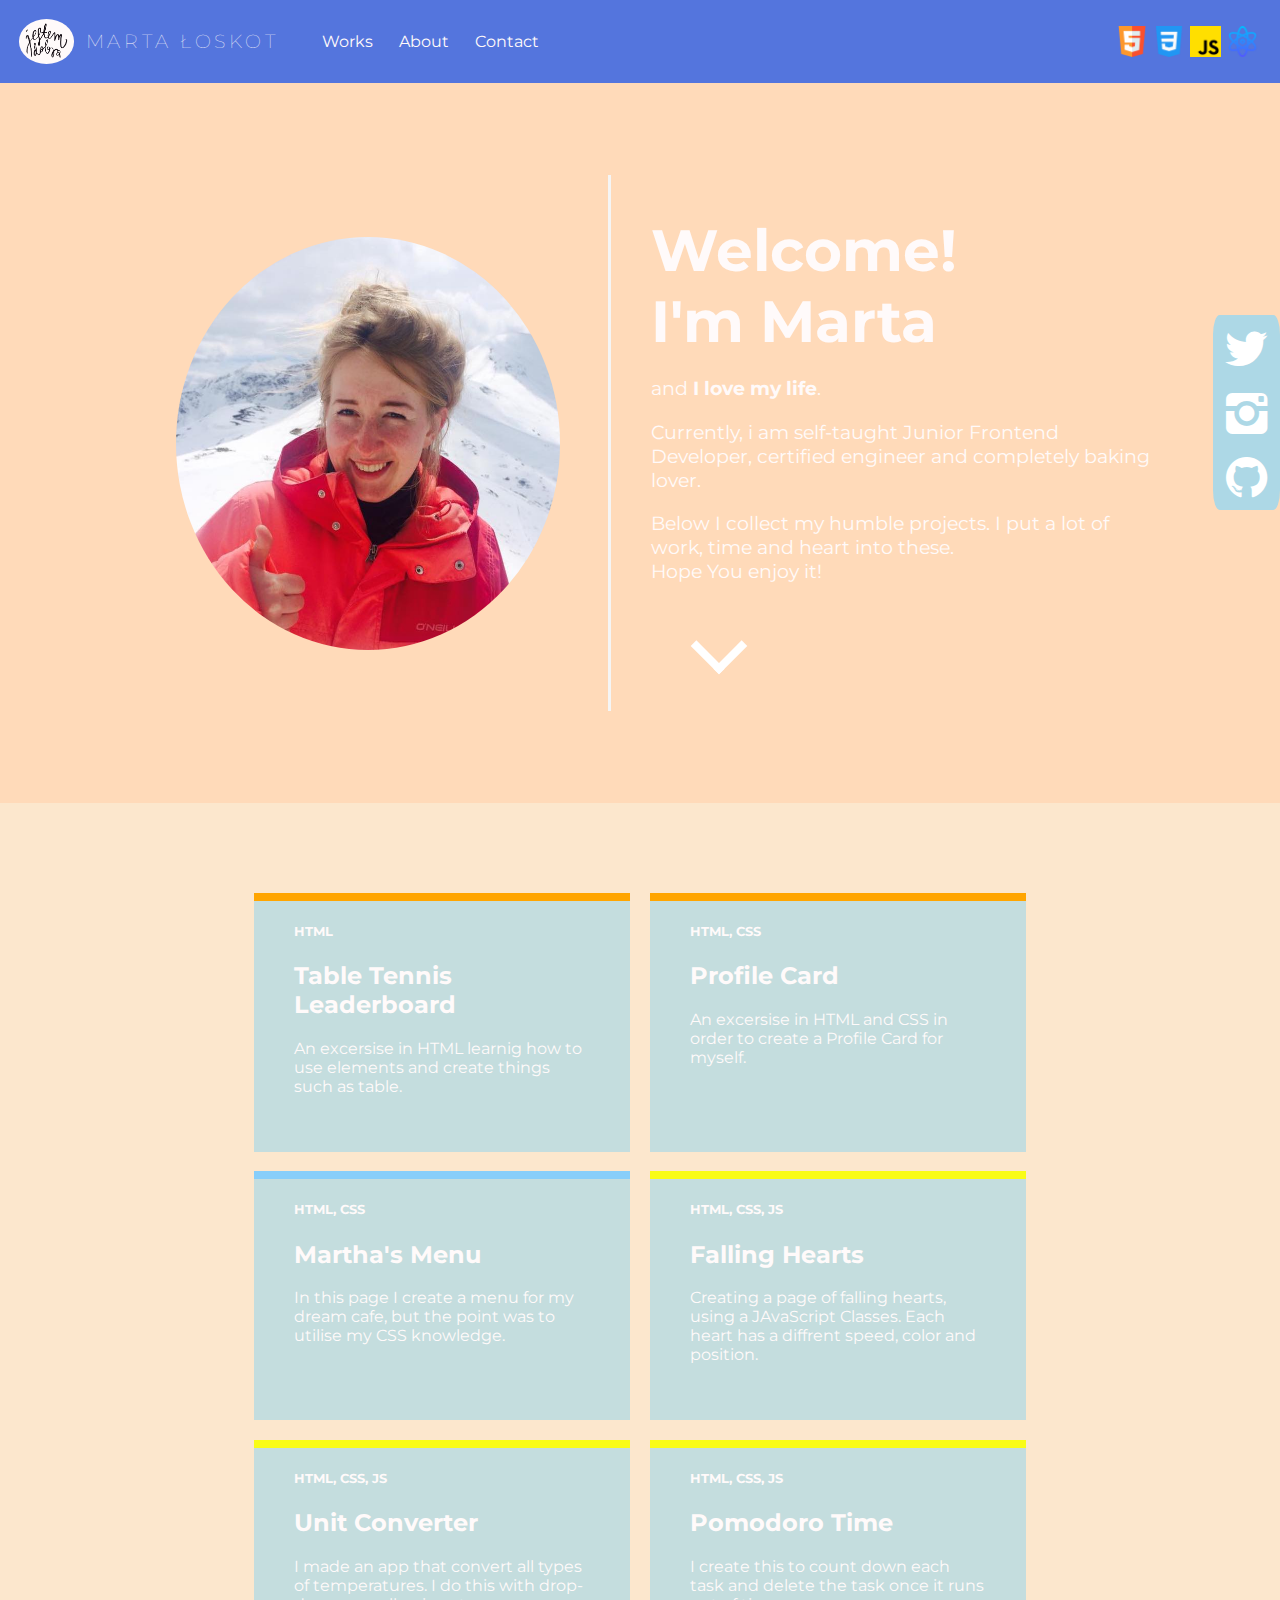
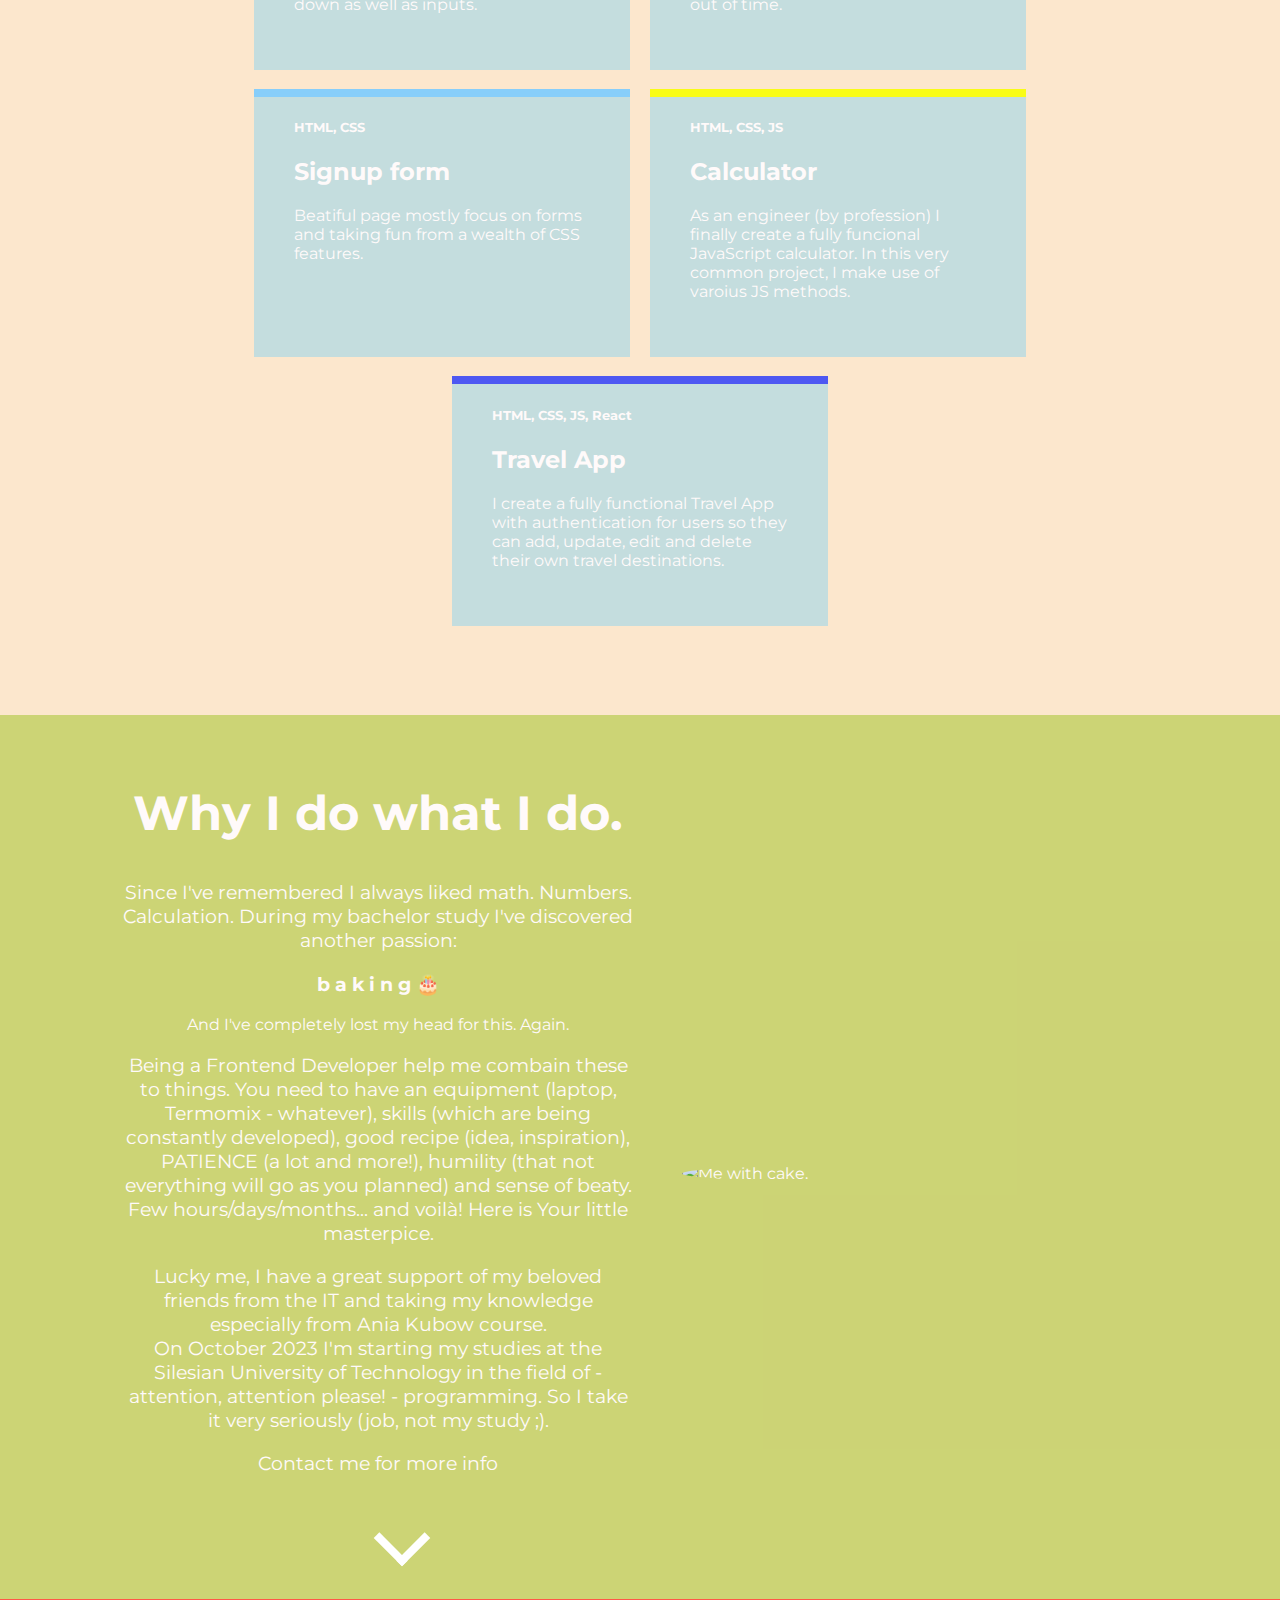
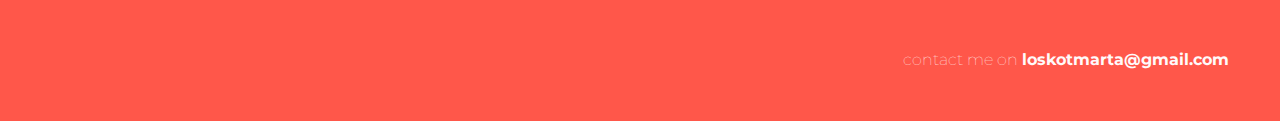
==== index.html @ 7f312880 "Add some final remarks." ====
<!DOCTYPE html>
<html lang="en">

<head>
    <meta charset="UTF-8">
    <title>My Portfolio</title>
    <link rel="stylesheet" href="css/style.css">
    <meta name="viewport" content="width=device-width, initial-scale=1.0, maximum-scale=1/0">
    <meta http-equiv="X-UA-Compatible" content="IE=edge,chrome=1">
    <link rel="stylesheet" href="fontello/css/fontello.css">
</head>

<body>

    <nav>
        <div class="nav-container">
            <div class="menu-container">
                <img class="logo" src="images/logo.png" alt="My logo">
                <button class="hamburger">☰</button>
                <h3>MARTA ŁOSKOT</h3>
                <div class="nav-links">
                    <a href="#work" class="nav-link">Works</a>
                    <a href="pages/about-me.html" class="nav-link">About</a>
                    <a href="pages/contact.html" class="nav-link">Contact</a>
                </div>
            </div>
            <div class="tech-container">
                <img src="images/html5.png" alt="Html5 icon">
                <img src="images/css-3.png" alt="CSS3 icon">
                <img src="images/js.png" alt="JavaScript icon">
                <img src="images/react.png" alt="React icon">
            </div>
        </div>
        <div class="hamburger-list-container hidden">
            <a href="#work" class="nav-link">Works</a>
            <a href="pages/about-me.html" class="nav-link">About</a>
            <a href="pages/contact.html" class="nav-link">Contact</a>
        </div>
    </nav>

    <aside class="socials">
        <a href="https://twitter.com/MartaLoskot" target="_blank">
            <i class="icon-twitter"></i>
        </a>
        <a href="https://www.instagram.com/jestemdobra/" target="_blank">
            <i class="icon-instagram"></i>
        </a>
        <a href="https://github.com/tusia313" target="_blank">
            <i class="icon-github-circled"></i>
        </a>
    </aside>

    <section class="main-section">
        <img class="headshoot" src="images/1.jpg" alt="Marta Łoskot picture" />

        <div class="introduction">
            <h1>Welcome! <br /> I'm Marta</h1>
            <p>and <strong>I love my life</strong>. </p>
            <p>Currently, i am self-taught Junior Frontend Developer, certified engineer and completely baking
                lover.
            </p>
            <p>Below I collect my humble projects. I put a lot of work, time and heart into these. </br> Hope You
                enjoy it!</p>
            <div class="bounce"><i class="arrow"></i></div>
        </div>
    </section>

    <section class="work-section" id="work">
        <div class="work-card-container">
            <div class="work-card html">
                <h5>HTML</h5>
                <a href="https://github.com/tusia313/html-table_tennis/tree/main" target="_blank">
                    <h2>Table Tennis Leaderboard</h2>
                </a>
                <p>An excersise in HTML learnig how to use elements and create things such as table.</p>
            </div>
            <div class="work-card html">
                <h5>HTML, CSS</h5>
                <a href="https://github.com/tusia313/css-profile-badge" target="_blank">
                    <h2>Profile Card</h2>
                </a>
                <p>An excersise in HTML and CSS in order to create a Profile Card for myself.</p>
            </div>
            <div class="work-card css">
                <h5>HTML, CSS</h5>
                <a href="https://github.com/tusia313/css-menu" target="_blank">
                    <h2>Martha's Menu</h2>
                </a>
                <p>In this page I create a menu for my dream cafe, but the point was to utilise my CSS knowledge.</p>
            </div>
            <div class="work-card js">
                <h5>HTML, CSS, JS</h5>
                <a href="#">
                    <h2>Falling Hearts</h2>
                </a>
                <p>Creating a page of falling hearts, using a JAvaScript Classes. Each heart has a diffrent speed, color
                    and position.</p>
            </div>
            <div class="work-card js">
                <h5>HTML, CSS, JS</h5>
                <a href="#">
                    <h2>Unit Converter</h2>
                </a>
                <p>I made an app that convert all types of temperatures. I do this with drop-down as well as inputs.</p>
            </div>
            <div class="work-card js">
                <h5>HTML, CSS, JS</h5>
                <a href="#">
                    <h2>Pomodoro Time</h2>
                </a>
                <p>I create this to count down each task and delete the task once it runs out of time.</p>
            </div>
            <div class="work-card css">
                <h5>HTML, CSS</h5>
                <a href="https://github.com/tusia313/-css-signup-form" target="_blank">
                    <h2>Signup form</h2>
                </a>
                <p>Beatiful page mostly focus on forms and taking fun from a wealth of CSS features.</p>
            </div>
            <div class="work-card js">
                <h5>HTML, CSS, JS</h5>
                <a href="#">
                    <h2>Calculator</h2>
                </a>
                <p>As an engineer (by profession) I finally create a fully funcional JavaScript calculator. In this very
                    common project, I make use of varoius JS methods.</p>
            </div>
            <div class="work-card react">
                <h5>HTML, CSS, JS, React</h5>
                <a href="#">
                    <h2>Travel App</h2>
                </a>
                <p>I create a fully functional Travel App with authentication for users so they can add, update, edit
                    and delete their own travel destinations.</p>
            </div>
            <!-- <div class="project_HTML">
                <p class="language">HTML</p>
                <h2>Wikipedia clone</h2>
                <p>In this exercise I create i practise page structure by creating a clone of the Wikipedia page.</p>
            </div>
            <div class="project_CSS">
                <p class="language">HTML, CSS</p>
                <h2>Photo Carousel</h2>
                <p>Here I create a simple, but lovely Photo Carousel that shows a bunch of pictures. The CAKE pictures
                    of course.</p>
            </div> -->
        </div>
    </section>

    <section class="about">
        <div class="about-cointainer">
            <h1>Why I do what I do. </h1>
            <br />
            <p>Since I've remembered I always liked math. Numbers. Calculation.
                During my bachelor study I've discovered another passion: <p class="baking"><b>b a k i n g</b> 🎂</p>
                And I've completely lost my head for this. Again.</p>
            <p>Being a Frontend Developer help me combain these to things. You need to
                have an equipment (laptop, Termomix - whatever), skills (which are being constantly developed), good recipe
                (idea, inspiration), PATIENCE (a lot and more!), humility (that not everything will go as you planned)
                and sense of beaty. Few hours/days/months... and voilà! Here is Your little masterpice.</p>
                
            <p>Lucky me, I have a great support of my beloved friends from the IT and taking my knowledge especially
                from <a href="#">Ania Kubow course</a>. 
                <br/>
                On October 2023 I'm starting my studies at the
                Silesian University of Technology in the field of - attention, attention please! - programming. So I
                take it very seriously (job, not my study ;).
            </p>
            <p>Contact me for more info</p>
            <div class="bounce"><i class="arrow"></i></div>
        </div>

        <img class="headshoot" src="images/Me_kitchen.jpg" alt="Me with cake.">

    </section>

    <footer>

        <address>
            <span>contact me on </span>
            <a href="mailto:loskotmarta@gmail.com" target="_blank">loskotmarta@gmail.com</a>
        </address>
        <!-- <a href="pages/about-me.html">Go to about me</a> -->
    </footer>

    <script scr="js/app.js"></script>

</body>

</html>
---- css/style.css ----
@import url('https://fonts.googleapis.com/css2?family=Bodoni+Moda:opsz@6..96&family=Dancing+Script&family=Libre+Bodoni:wght@400;700&family=Montserrat:wght@100;400;700&display=swap');

/* Icons came from www.flaticon */
/* <a href="https://www.flaticon.com/free-icons/twitter" title="twitter icons">Twitter icons created by Pixel perfect - Flaticon</a> */
/* Menu symbol is from https://pl.piliapp.com/symbol/menu/ */

html {
    scroll-behavior: smooth;
}

a {
    text-decoration: none;
    color: inherit;
}

h1 {
    font-size: 3em;
    margin: 0;
}

body {
    margin: 0;
    padding: 0;
    font-family: 'Montserrat', sans-serif;
    /* font-family: 'Libre Bodoni', serif; */
    /* font-family: 'Bodoni Moda', sans-serif; */
    background-color: peachpuff;
    color: snow;
}

nav {
    background-color: rgba(65, 105, 225, 0.9);
}

nav .nav-container {
    display: flex;
    justify-content: space-between;
}

nav .menu-container,
.tech-container {
    display: flex;
    align-items: center;
    padding: 1.2rem;
}

nav .logo {
    height: 2.4rem;
    margin: 0 0.7rem 0 0;
    background-color: snow;
    border-radius: 50%;
    padding: 0.2rem;
}

nav .hamburger {
    display: none;
}

nav h3 {
    font-weight: lighter;
    letter-spacing: 0.2em;
    margin: 0 2rem 0 0;
}

nav .nav-link {
    color: inherit;
    text-decoration: none;
    padding: 0.5rem 0.7rem;
}

nav .nav-link:hover {
    background-color: lightblue;
    font-weight: bold;
    border-radius: 0.3rem;
}

nav .tech-container img {
    height: 1.9rem;
    padding: 0.2rem;
}

nav .hamburger-list-container .nav-link {
    display: block;
}

.hidden {
    display: none !important;
}

@media (max-width: 1000px) {
    nav h3 {
        display: none;
    }
}

@media only screen and (max-width: 600px) {
    nav .hamburger {
        /* overwrite the display : IMPORTANT! */
        display: block;
        background-color: transparent;
        color: white;
        font-size: 1.4em;
        border: none;
        margin: 0 0.7rem 0 0;
    }

    .menu-container .nav-links {
        display: none;
    }
}

aside.socials {
    background-color: lightblue;
    position: fixed;
    top: 35vh;
    right: 0;
    display: flex;
    flex-direction: column;
    padding: 0.1rem;
    border-radius: 10%;
}

@media (max-width:600px) {
    aside.socials {
        display: none;
    }
}

section.main-section {
    display: flex;
    height: 80vh;
    align-items: center;
    font-size: 1.1em;
}
.headshoot {
    width: 24rem;
    border-radius: 50%;
    padding: 3rem;
    margin-left: 10vw;
}

section.main-section .introduction {
    width: 40vw;
    padding: 2.5rem;
    border-left: 3px solid whitesmoke;
    font-size: 1.1em;
}


/* dużo nowości! */
.arrow {
    border: white solid;
    border-width: 0 8px 8px 0;
    padding: 1rem;
    display: inline-block;
    transform: rotate(45deg);
}

.bounce {
    padding: 1.5rem 0 0 3rem;
    animation: bounce 1s infinite ease-in-out;

}
@media screen and (max-width: 1000px) {
    .main-section {
        display: flex;
        flex-wrap: wrap;
        justify-content: center;
        padding-bottom: 12rem;
    }

    section.main-section .introduction {
        border-left: none;
        text-align: center;
        width: 90vw;
        z-index: 1;
        padding-top: 0;
    }
    section.main-section .headshoot {
        margin: 0;
        padding: 0;
        scale: 0.8; 
    }
    /* .arrow {
        display: none;
    } */
}

@keyframes bounce {
    0% 20% 50% 80% 100% {
        transform: translateY(0);
    }

    40% {
        transform: translateY(-25px);
    }

    60% {
        transform: translateY(-15px);
    }
}

section.work-section {
    background-color: rgb(252, 231, 205);
    padding: 5rem 3rem;
}

section .work-card-container {
    display: flex;
    flex-wrap: wrap;
    justify-content: center;
}

.work-card {
    width: 25%;
    background-color: rgba(173, 216, 230, 0.7);
    margin: 0.6rem;
    padding: 0 2.5rem 2.5rem 2.5rem;
}

@media screen and (max-width: 1000px) {
    .work-card {
        width: 100%;
    }

    .bounce {
        padding: 3.5rem 0 0 0;
    }
}

.html {
    border-top: 0.5rem solid orange;
}

.css {
    border-top: 0.5rem solid lightskyblue;

}

.js {
    border-top: 0.5rem solid rgba(255, 255, 0, 0.9);
}

.react {
    border-top: 0.5rem solid rgba(0, 0, 255, 0.6);
}

section.about {
    display: flex;
    justify-content: center;
    align-items: center;
    background-color: rgba(154, 205, 50, 0.5);
    padding: 2rem 0 0 0;
}

section.about .about-cointainer {
    width: 40%;
    padding: 2.3rem 0 2.3rem 2.3rem;
    text-align: center; 
}

section.about .about-cointainer p {
    font-size: 1.2em;
}

section.about .about-cointainer .baking {
    text-align: center;
}

section.about .headshoot {
    width: 40%;
    padding: 1.7rem 0 1.7rem 3rem;
    margin: 0; 
    
}

@media screen and (max-width: 1000px) {
    section.about {
        display: flex;
        flex-direction: column-reverse;
    }

    section.about .about-cointainer, section.about .headshoot {
        padding: 2rem 0;
        width: 80%;
    }
}

footer {
    /* background-color: rgba(65, 105, 225, 0.9); */
    background-color: rgba(255, 0, 0, 0.6);
    display: flex;
    justify-content: flex-end;
    padding: 3.2rem;
    font-weight: lighter;
}

footer address {
    font-style: normal;
}

footer address a {
    font-weight: bold;
}
---- fontello/css/fontello.css ----
@font-face {
  font-family: 'fontello';
  src: url('../font/fontello.eot?78276086');
  src: url('../font/fontello.eot?78276086#iefix') format('embedded-opentype'),
       url('../font/fontello.woff2?78276086') format('woff2'),
       url('../font/fontello.woff?78276086') format('woff'),
       url('../font/fontello.ttf?78276086') format('truetype'),
       url('../font/fontello.svg?78276086#fontello') format('svg');
  font-weight: normal;
  font-style: normal;
}
/* Chrome hack: SVG is rendered more smooth in Windozze. 100% magic, uncomment if you need it. */
/* Note, that will break hinting! In other OS-es font will be not as sharp as it could be */
/*
@media screen and (-webkit-min-device-pixel-ratio:0) {
  @font-face {
    font-family: 'fontello';
    src: url('../font/fontello.svg?78276086#fontello') format('svg');
  }
}
*/
[class^="icon-"]:before, [class*=" icon-"]:before {
  font-family: "fontello";
  font-style: normal;
  font-weight: normal;
  speak: never;

  display: inline-block;
  text-decoration: inherit;
  width: 1em;
  margin-right: .2em;
  text-align: center;
  /* opacity: .8; */

  /* For safety - reset parent styles, that can break glyph codes*/
  font-variant: normal;
  text-transform: none;

  /* fix buttons height, for twitter bootstrap */
  line-height: 1em;

  /* Animation center compensation - margins should be symmetric */
  /* remove if not needed */
  margin-left: .2em;

  /* you can be more comfortable with increased icons size */
  /* font-size: 120%; */

  /* Font smoothing. That was taken from TWBS */
  -webkit-font-smoothing: antialiased;
  -moz-osx-font-smoothing: grayscale;

  /* Uncomment for 3D effect */
  /* text-shadow: 1px 1px 1px rgba(127, 127, 127, 0.3); */
}

.icon-twitter:before { content: '\f099'; font-size: 3em; color:white; margin:0.5rem} /* '' */
.icon-github-circled:before { content: '\f09b'; font-size: 3em; color:white; margin:0.5rem} /* '' */
.icon-instagram:before { content: '\f32d'; font-size: 3em; color:white; margin:0.5rem } /* '' */
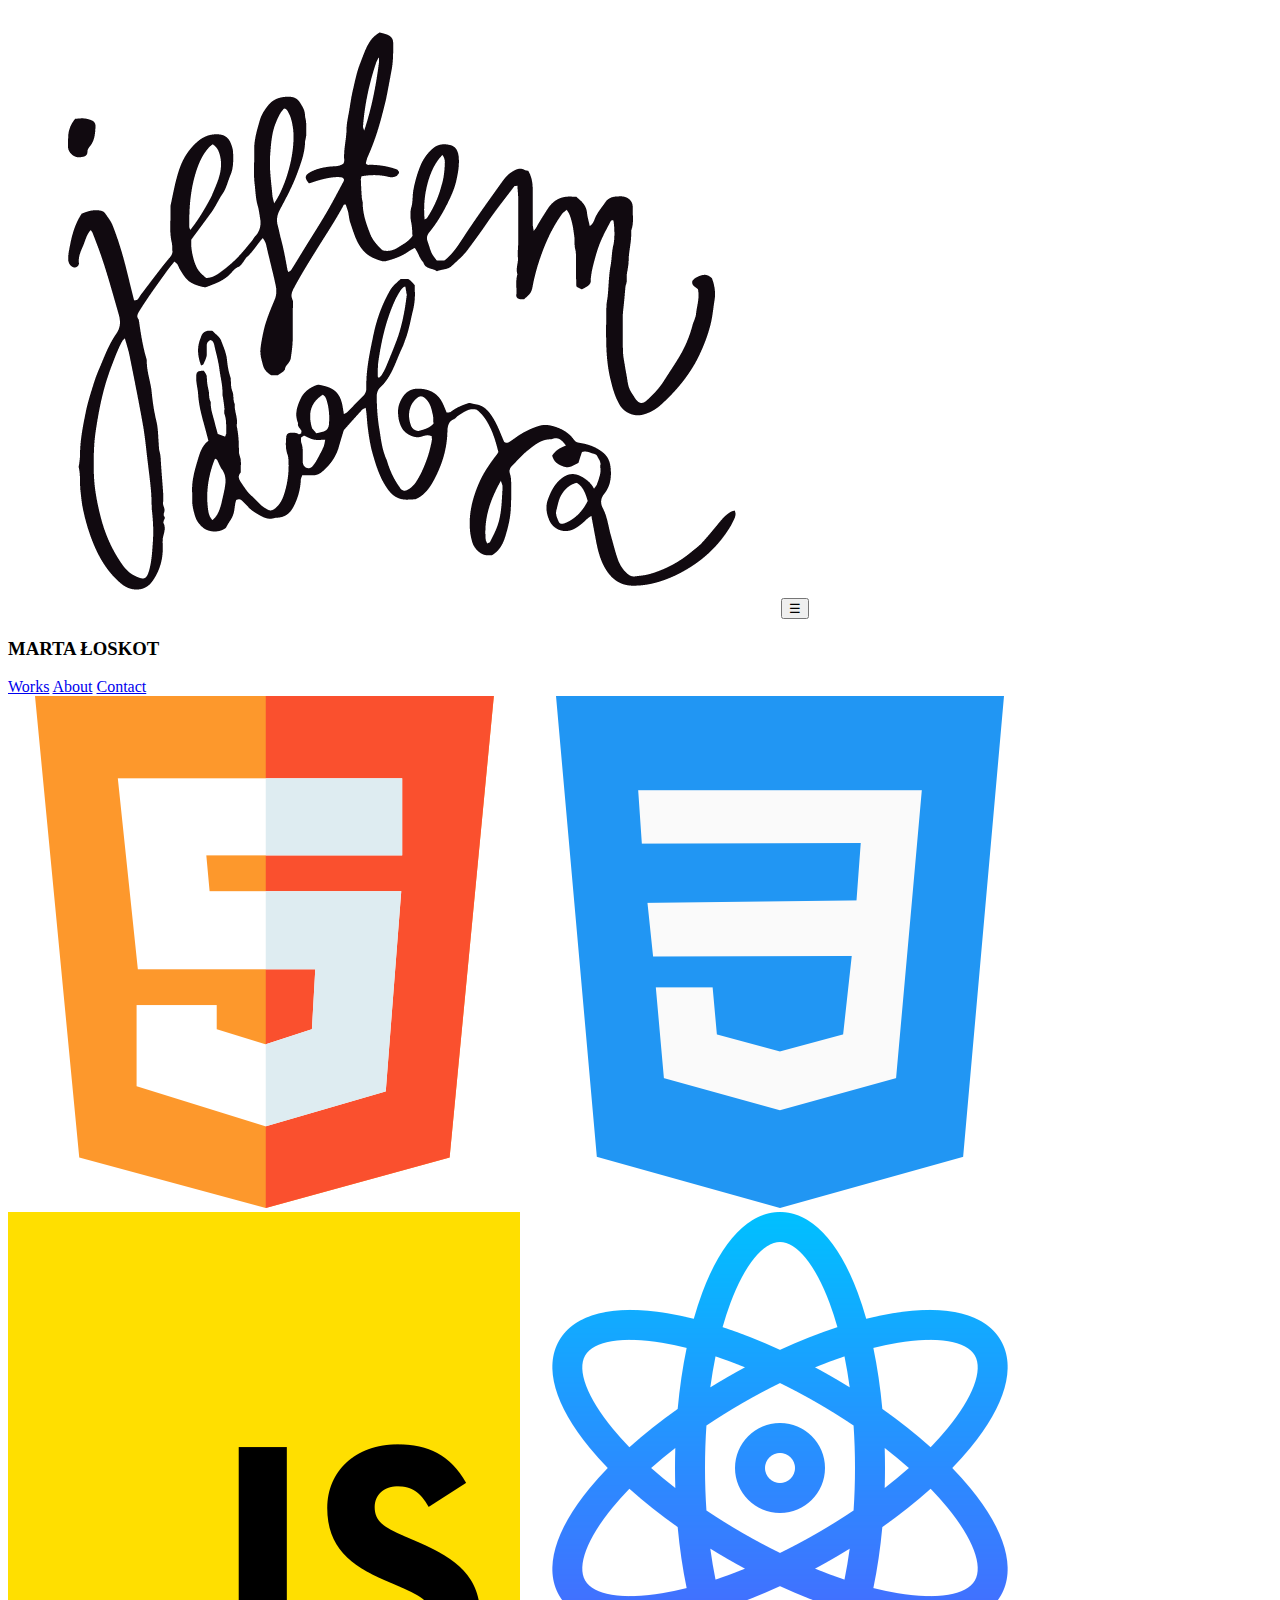
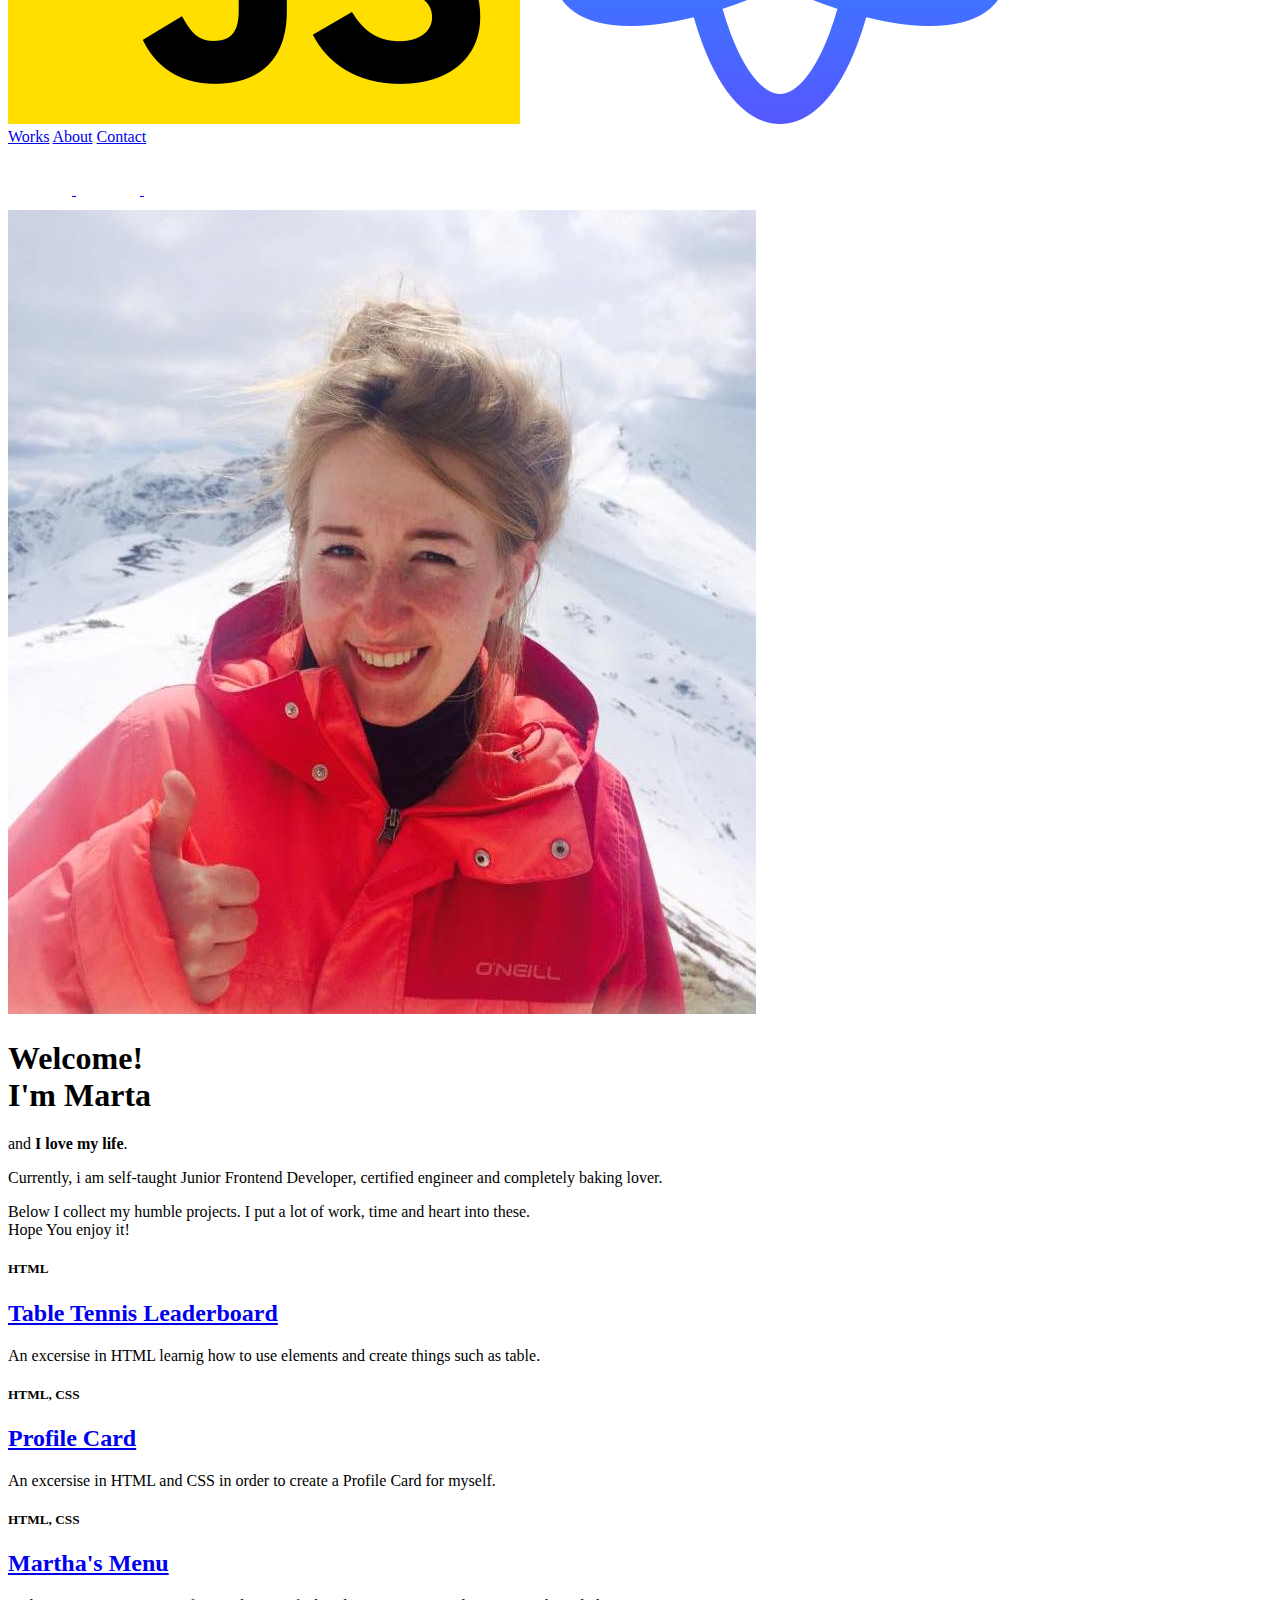
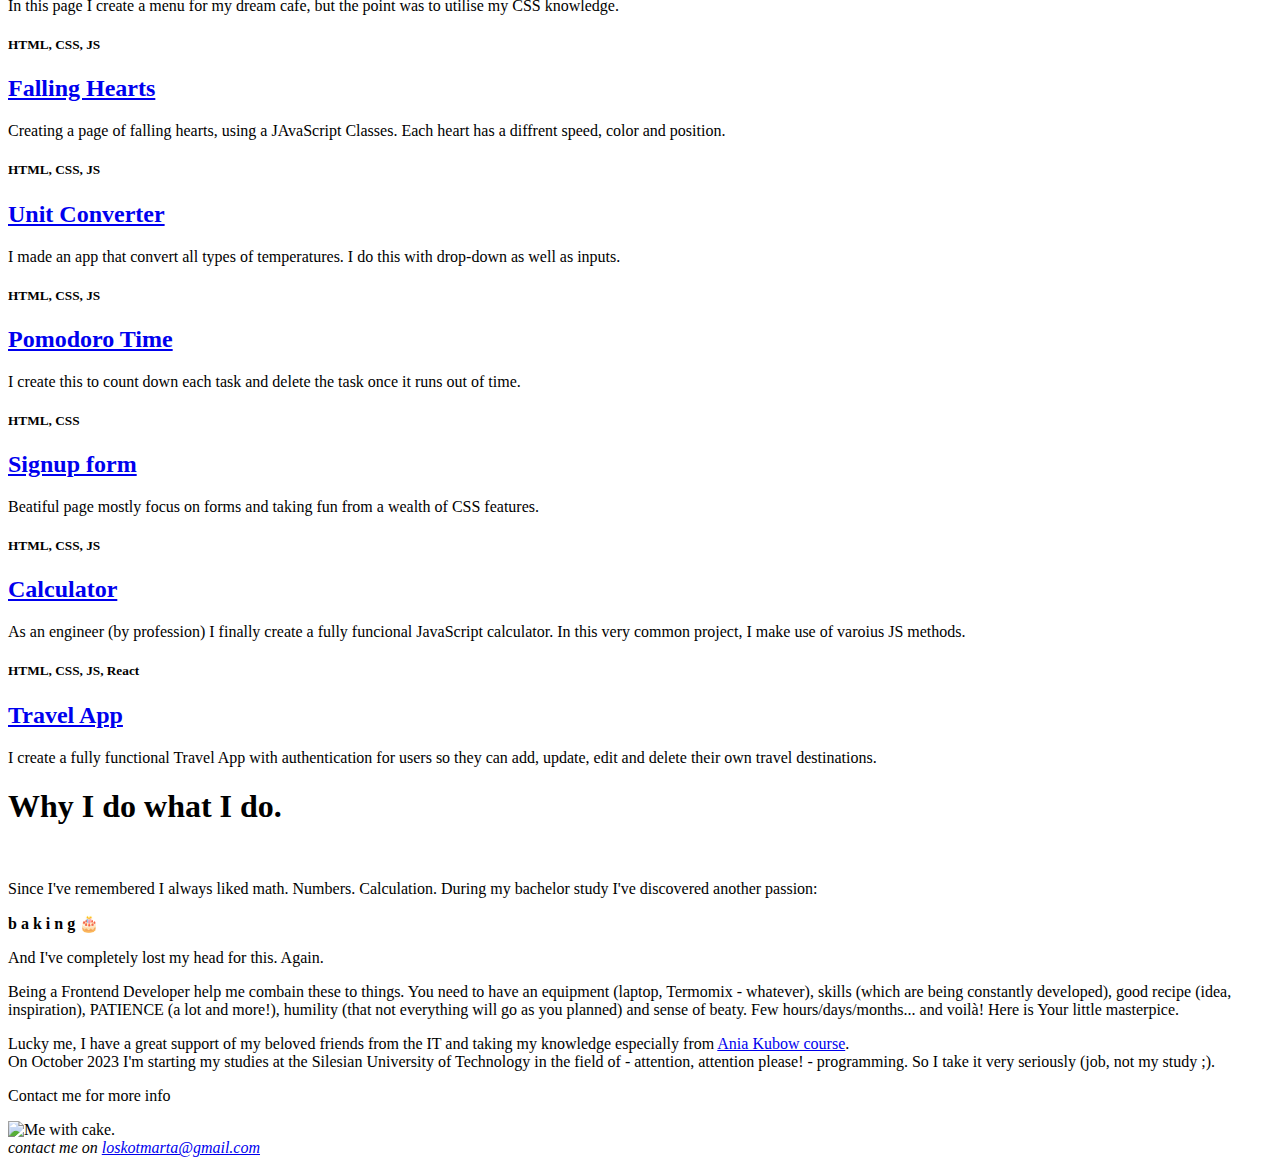
==== commit ad53a230: "Add about-me page." ====
--- a/index.html
+++ b/index.html
@@ -4,9 +4,10 @@
 <head>
     <meta charset="UTF-8">
     <title>My Portfolio</title>
-    <link rel="stylesheet" href="css/style.css">
     <meta name="viewport" content="width=device-width, initial-scale=1.0, maximum-scale=1/0">
     <meta http-equiv="X-UA-Compatible" content="IE=edge,chrome=1">
+    <link rel="stylesheet" href="css/homepage.css">
+    <link rel="stylesheet" href="css/global.css">
     <link rel="stylesheet" href="fontello/css/fontello.css">
 </head>
 
@@ -175,7 +176,6 @@
     </section>
 
     <footer>
-
         <address>
             <span>contact me on </span>
             <a href="mailto:loskotmarta@gmail.com" target="_blank">loskotmarta@gmail.com</a>
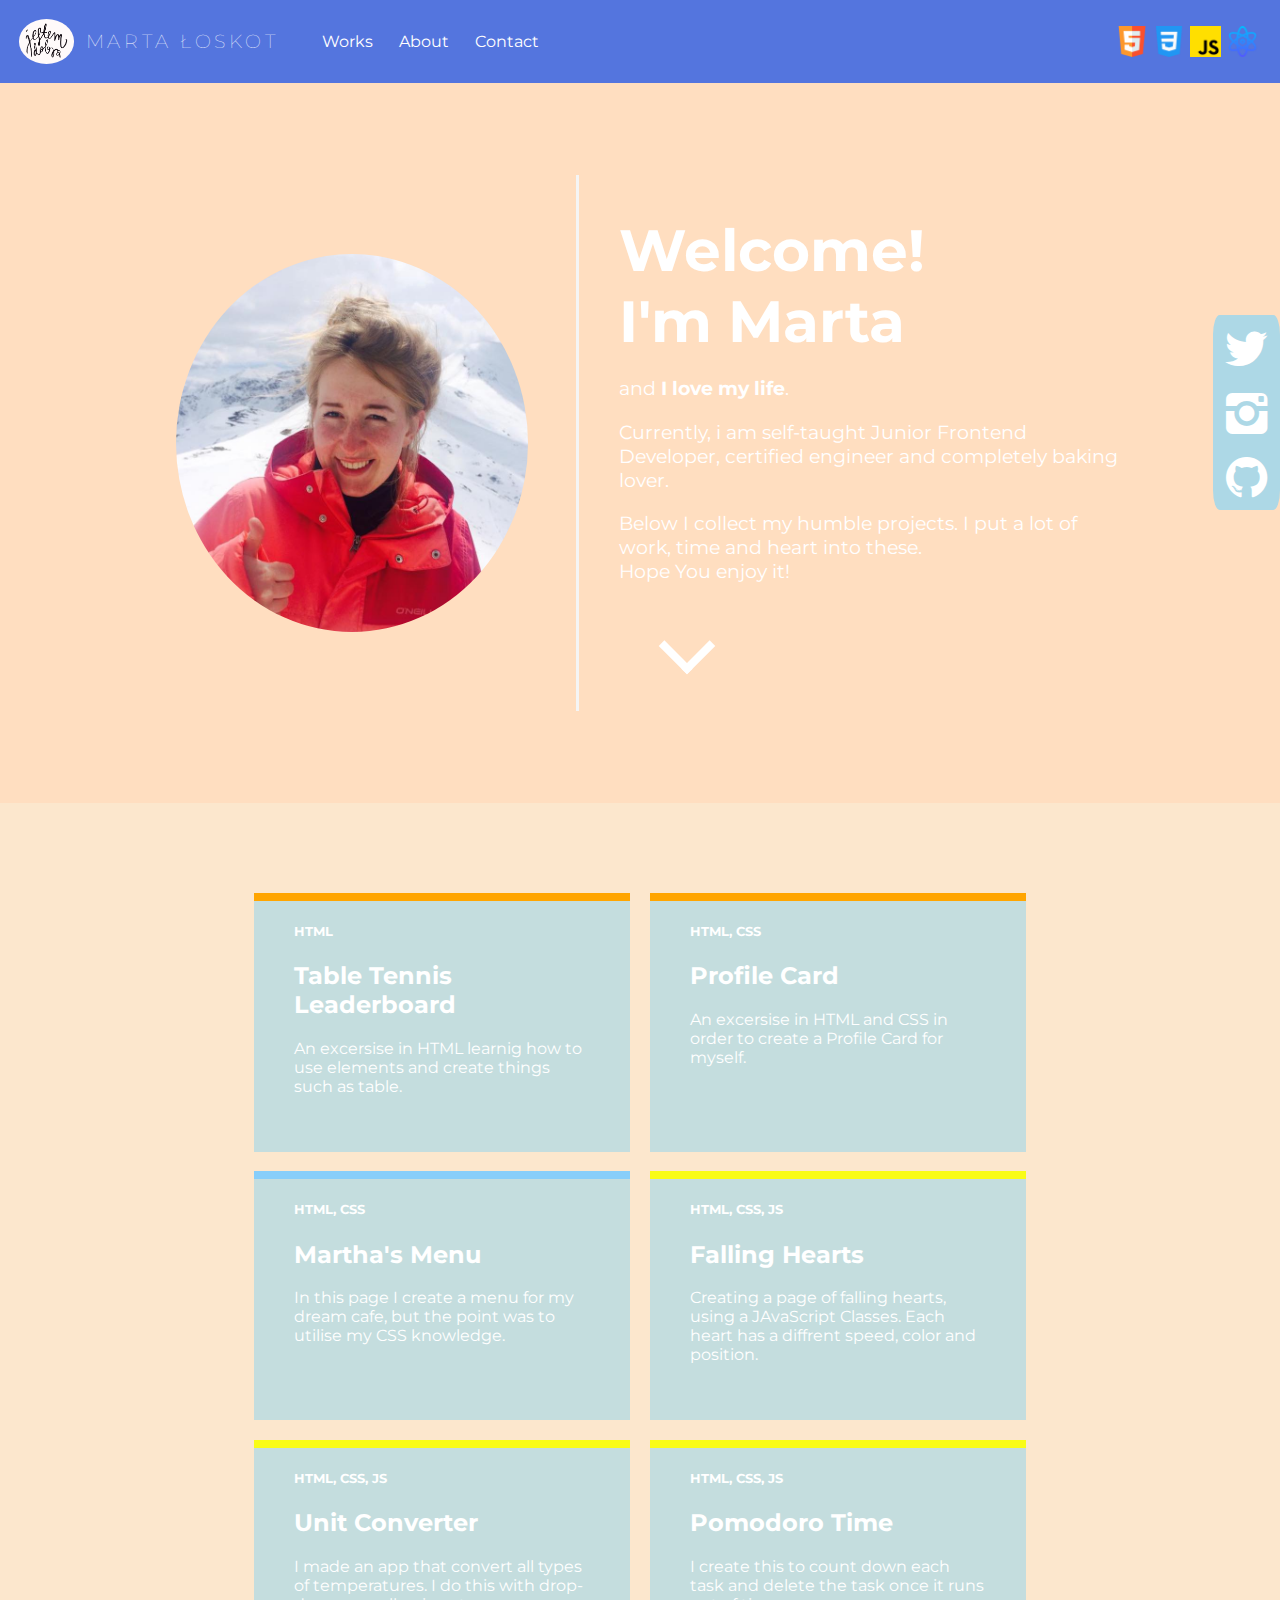
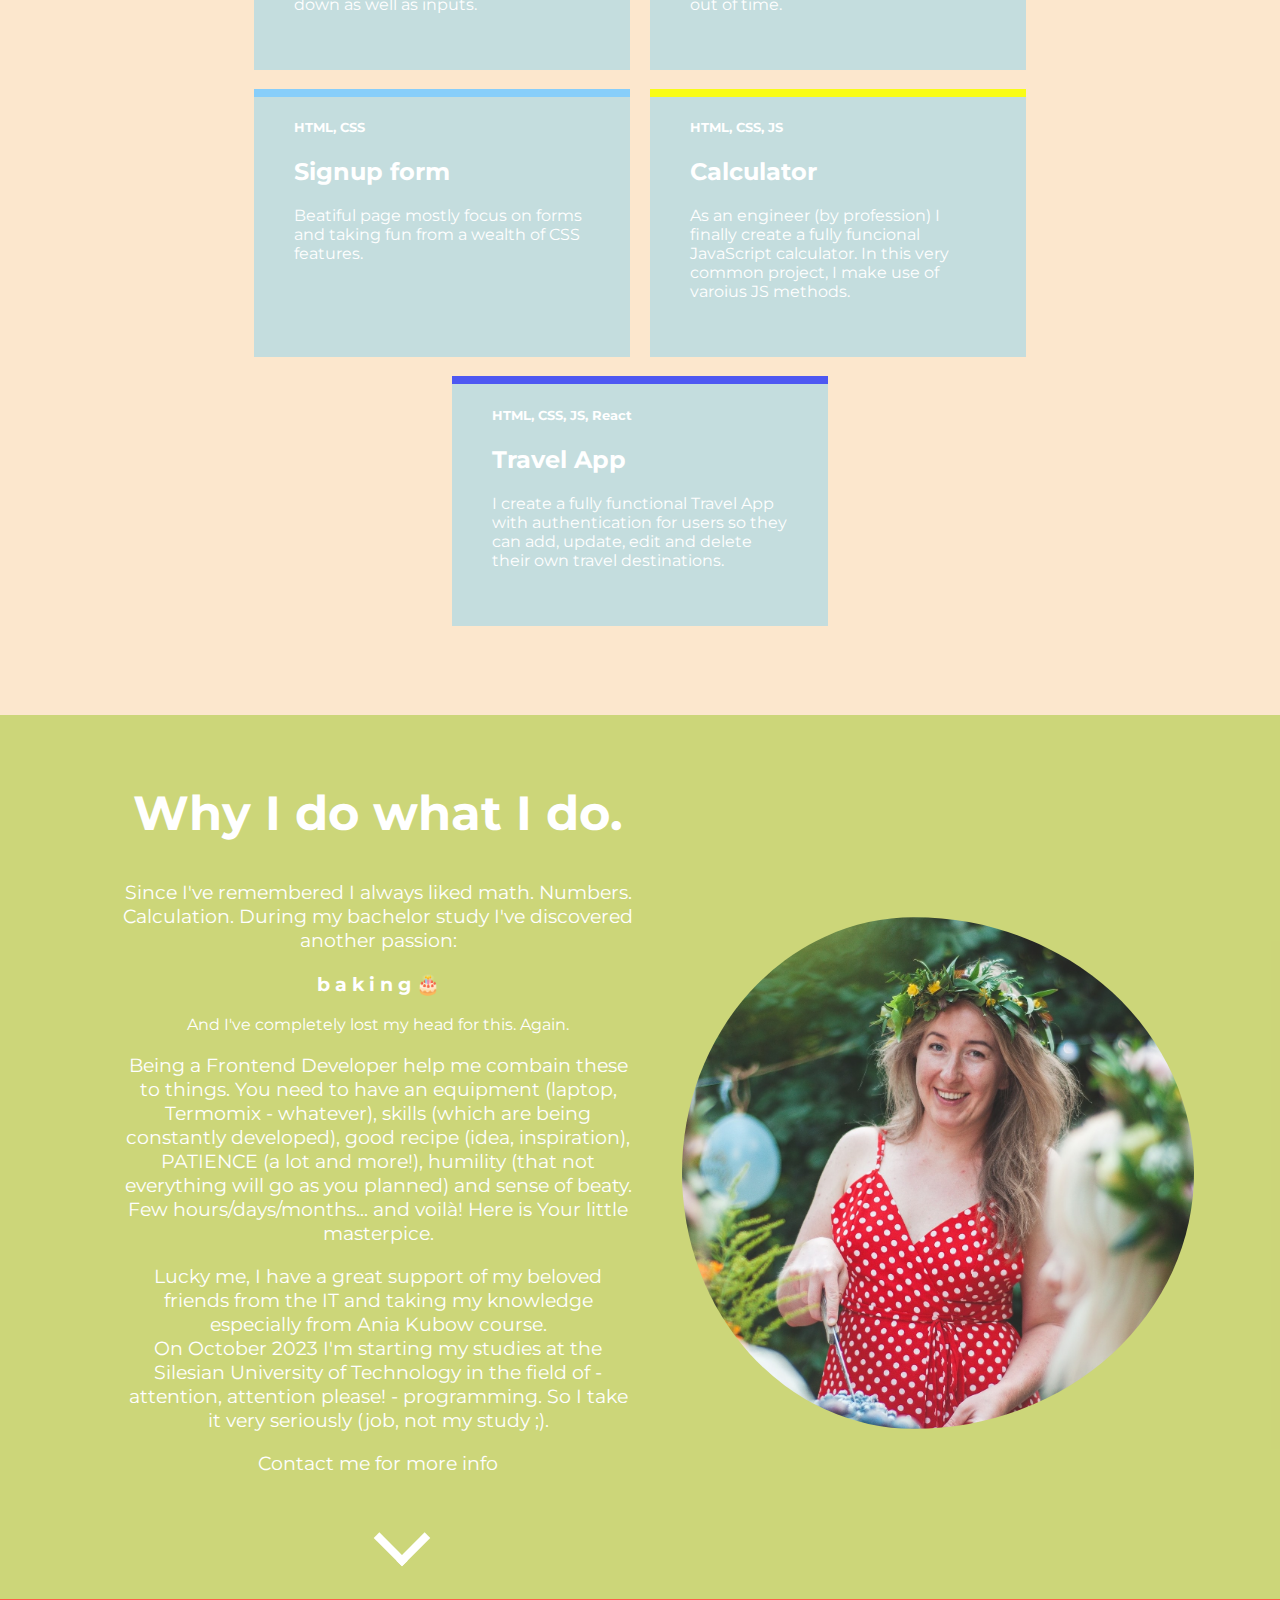
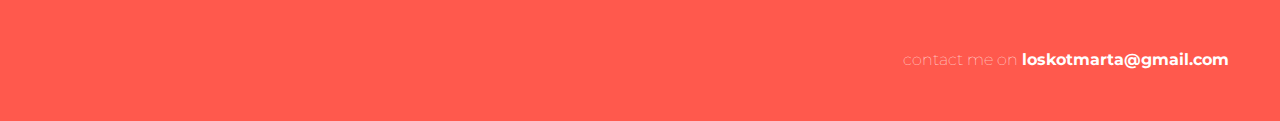
==== commit a4c971d3: "Add some changes." ====
--- a/index.html
+++ b/index.html
@@ -180,7 +180,6 @@
             <span>contact me on </span>
             <a href="mailto:loskotmarta@gmail.com" target="_blank">loskotmarta@gmail.com</a>
         </address>
-        <!-- <a href="pages/about-me.html">Go to about me</a> -->
     </footer>
 
     <script scr="js/app.js"></script>
--- a/css/homepage.css
+++ b/css/homepage.css
@@ -0,0 +1,176 @@
+@import url('https://fonts.googleapis.com/css2?family=Bodoni+Moda:opsz@6..96&family=Dancing+Script&family=Libre+Bodoni:wght@400;700&family=Montserrat:wght@100;400;700&display=swap');
+
+/* Icons came from www.flaticon */
+/* <a href="https://www.flaticon.com/free-icons/twitter" title="twitter icons">Twitter icons created by Pixel perfect - Flaticon</a> */
+/* Menu symbol is from https://pl.piliapp.com/symbol/menu/ */
+
+aside.socials {
+    background-color: lightblue;
+    position: fixed;
+    top: 35vh;
+    right: 0;
+    display: flex;
+    flex-direction: column;
+    padding: 0.1rem;
+    border-radius: 10%;
+}
+
+@media (max-width:600px) {
+    aside.socials {
+        display: none;
+    }
+}
+
+section.main-section {
+    display: flex;
+    height: 80vh;
+    align-items: center;
+    font-size: 1.1em;
+}
+.headshoot {
+    width: 22rem;
+    border-radius: 50%;
+    padding: 3rem;
+    margin-left: 10vw;
+}
+
+section.main-section .introduction {
+    width: 40vw;
+    padding: 2.5rem;
+    border-left: 3px solid whitesmoke;
+    font-size: 1.1em;
+}
+
+
+/* dużo nowości! */
+.arrow {
+    border: white solid;
+    border-width: 0 8px 8px 0;
+    padding: 1rem;
+    display: inline-block;
+    transform: rotate(45deg);
+}
+
+.bounce {
+    padding: 1.5rem 0 0 3rem;
+    animation: bounce 1s infinite ease-in-out;
+
+}
+@media screen and (max-width: 1000px) {
+    section.main-section {
+        display: flex;
+        flex-wrap: wrap;
+        justify-content: center;
+        height: auto;
+    }
+
+    section.main-section .introduction {
+        border-left: none;
+        text-align: center;
+        width: 90vw;
+    }
+    section.main-section .headshoot {
+        margin: 0;
+        padding: 2.2rem 0;
+    }
+}
+
+@keyframes bounce {
+    0% 20% 50% 80% 100% {
+        transform: translateY(0);
+    }
+
+    40% {
+        transform: translateY(-25px);
+    }
+
+    60% {
+        transform: translateY(-15px);
+    }
+}
+
+section.work-section {
+    background-color: rgb(252, 231, 205);
+    padding: 5rem 3rem;
+}
+
+section .work-card-container {
+    display: flex;
+    flex-wrap: wrap;
+    justify-content: center;
+}
+
+.work-card {
+    width: 25%;
+    background-color: rgba(173, 216, 230, 0.7);
+    margin: 0.6rem;
+    padding: 0 2.5rem 2.5rem 2.5rem;
+}
+
+@media screen and (max-width: 1000px) {
+    .work-card {
+        width: 100%;
+    }
+
+    .bounce {
+        padding: 3.5rem 0 0 0;
+    }
+}
+
+.html {
+    border-top: 0.5rem solid orange;
+}
+
+.css {
+    border-top: 0.5rem solid lightskyblue;
+
+}
+
+.js {
+    border-top: 0.5rem solid rgba(255, 255, 0, 0.9);
+}
+
+.react {
+    border-top: 0.5rem solid rgba(0, 0, 255, 0.6);
+}
+
+section.about {
+    display: flex;
+    justify-content: center;
+    align-items: center;
+    background-color: rgba(154, 205, 50, 0.5);
+    padding: 2rem 0 0 0;
+}
+
+section.about .about-cointainer {
+    width: 40%;
+    padding: 2.3rem 0 2.3rem 2.3rem;
+    text-align: center; 
+}
+
+section.about .about-cointainer p {
+    font-size: 1.2em;
+}
+
+section.about .about-cointainer .baking {
+    text-align: center;
+}
+
+section.about .headshoot {
+    width: 40%;
+    padding: 1.7rem 0 1.7rem 3rem;
+    margin: 0; 
+    
+}
+
+@media screen and (max-width: 1000px) {
+    section.about {
+        display: flex;
+        flex-direction: column-reverse;
+    }
+
+    section.about .about-cointainer, section.about .headshoot {
+        padding: 2rem 0;
+        width: 80%;
+    }
+}
--- a/css/global.css
+++ b/css/global.css
@@ -0,0 +1,123 @@
+@import url('https://fonts.googleapis.com/css2?family=Bodoni+Moda:opsz@6..96&family=Dancing+Script&family=Libre+Bodoni:wght@400;700&family=Montserrat:wght@100;400;700&display=swap');
+
+html {
+    scroll-behavior: smooth;
+}
+
+body {
+    margin: 0;
+    padding: 0;
+    font-family: 'Montserrat', sans-serif;
+    /* font-family: 'Libre Bodoni', serif; */
+    /* font-family: 'Bodoni Moda', sans-serif; */
+    background-color: rgba(255, 218, 185, 0.9);
+    color: white;
+}
+
+a {
+    text-decoration: none;
+    color: inherit;
+}
+
+h1 {
+    font-size: 3em;
+    margin: 0;
+}
+
+nav {
+    background-color: rgba(65, 105, 225, 0.9);
+}
+
+nav .nav-container {
+    display: flex;
+    justify-content: space-between;
+}
+
+nav .menu-container,
+.tech-container {
+    display: flex;
+    align-items: center;
+    padding: 1.2rem;
+}
+
+nav .logo {
+    height: 2.4rem;
+    margin: 0 0.7rem 0 0;
+    background-color: snow;
+    border-radius: 50%;
+    padding: 0.2rem;
+}
+
+nav .hamburger {
+    display: none;
+}
+
+nav h3 {
+    font-weight: lighter;
+    letter-spacing: 0.2em;
+    margin: 0 2rem 0 0;
+}
+
+nav .nav-link {
+    color: inherit;
+    text-decoration: none;
+    padding: 0.5rem 0.7rem;
+}
+
+nav .nav-link:hover {
+    background-color: lightblue;
+    font-weight: bold;
+    border-radius: 0.3rem;
+}
+
+nav .tech-container img {
+    height: 1.9rem;
+    padding: 0.2rem;
+}
+
+nav .hamburger-list-container .nav-link {
+    display: block;
+}
+
+.hidden {
+    display: none !important;
+}
+
+@media (max-width: 1000px) {
+    nav h3 {
+        display: none;
+    }
+}
+
+@media only screen and (max-width: 600px) {
+    nav .hamburger {
+        /* overwrite the display : IMPORTANT! */
+        display: block;
+        background-color: transparent;
+        color: white;
+        font-size: 1.4em;
+        border: none;
+        margin: 0 0.7rem 0 0;
+    }
+
+    .menu-container .nav-links {
+        display: none;
+    }
+}
+
+footer {
+    /* background-color: rgba(65, 105, 225, 0.9); */
+    background-color: rgba(255, 0, 0, 0.6);
+    display: flex;
+    justify-content: flex-end;
+    padding: 3.2rem;
+    font-weight: lighter;
+}
+
+footer address {
+    font-style: normal;
+}
+
+footer address a {
+    font-weight: bold;
+}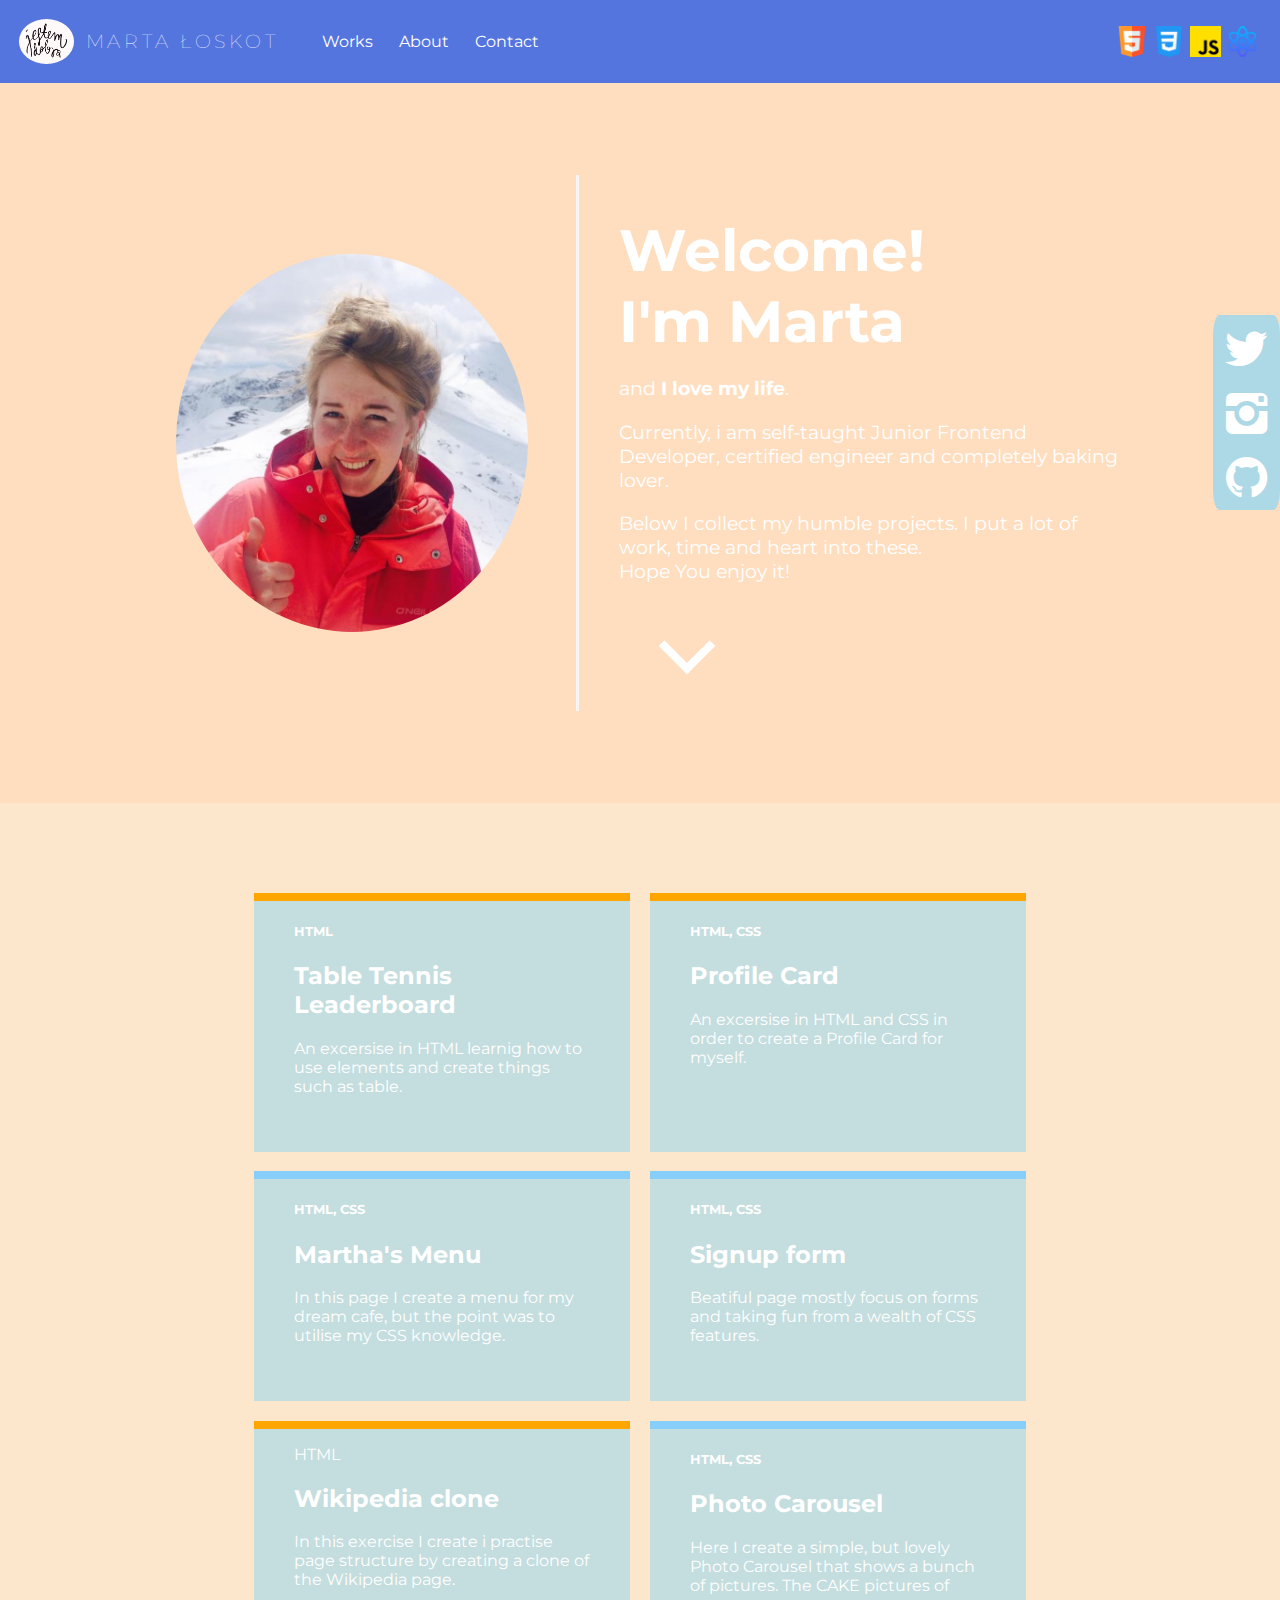
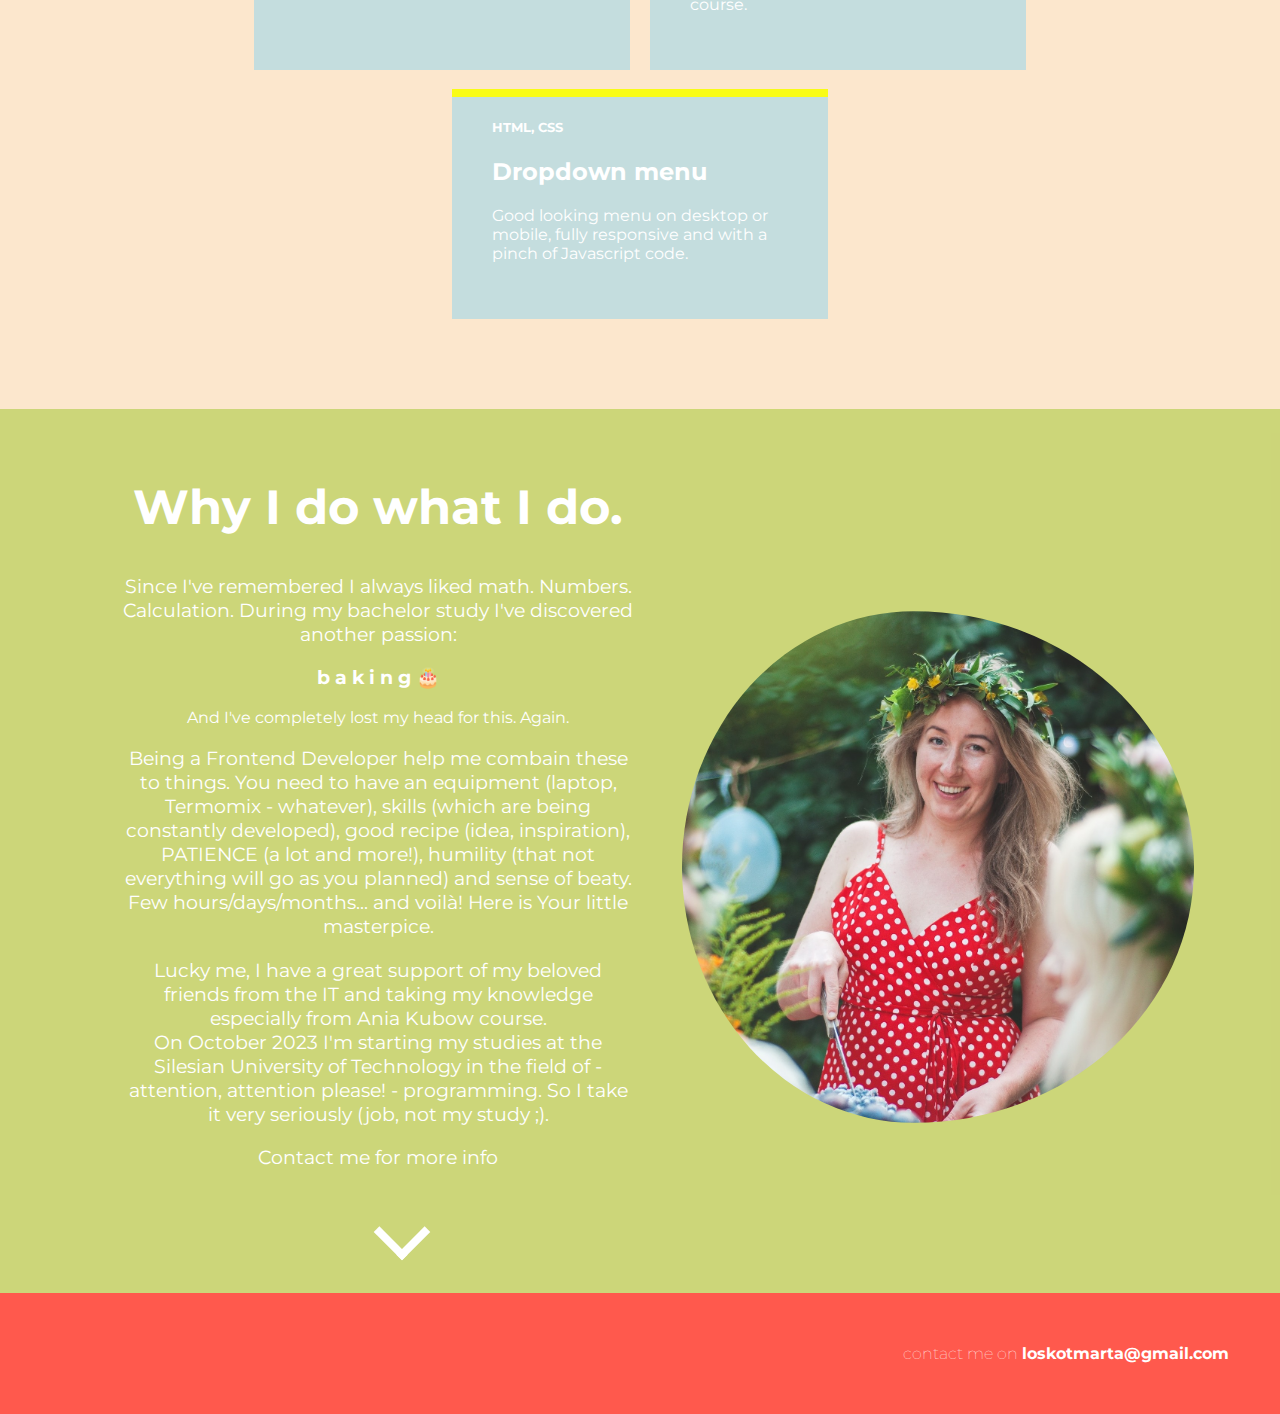
==== commit 494b3654: "Add some chnages" ====
--- a/index.html
+++ b/index.html
@@ -89,28 +89,28 @@
                 </a>
                 <p>In this page I create a menu for my dream cafe, but the point was to utilise my CSS knowledge.</p>
             </div>
-            <div class="work-card js">
+            <!-- <div class="work-card js">
                 <h5>HTML, CSS, JS</h5>
                 <a href="#">
                     <h2>Falling Hearts</h2>
                 </a>
                 <p>Creating a page of falling hearts, using a JAvaScript Classes. Each heart has a diffrent speed, color
                     and position.</p>
-            </div>
-            <div class="work-card js">
+            </div> -->
+            <!-- <div class="work-card js">
                 <h5>HTML, CSS, JS</h5>
                 <a href="#">
                     <h2>Unit Converter</h2>
                 </a>
                 <p>I made an app that convert all types of temperatures. I do this with drop-down as well as inputs.</p>
-            </div>
-            <div class="work-card js">
+            </div> -->
+            <!-- <div class="work-card js">
                 <h5>HTML, CSS, JS</h5>
                 <a href="#">
                     <h2>Pomodoro Time</h2>
                 </a>
                 <p>I create this to count down each task and delete the task once it runs out of time.</p>
-            </div>
+            </div> -->
             <div class="work-card css">
                 <h5>HTML, CSS</h5>
                 <a href="https://github.com/tusia313/-css-signup-form" target="_blank">
@@ -118,33 +118,38 @@
                 </a>
                 <p>Beatiful page mostly focus on forms and taking fun from a wealth of CSS features.</p>
             </div>
-            <div class="work-card js">
+            <!-- <div class="work-card js">
                 <h5>HTML, CSS, JS</h5>
                 <a href="#">
                     <h2>Calculator</h2>
                 </a>
                 <p>As an engineer (by profession) I finally create a fully funcional JavaScript calculator. In this very
                     common project, I make use of varoius JS methods.</p>
-            </div>
-            <div class="work-card react">
+            </div> -->
+            <!-- <div class="work-card react">
                 <h5>HTML, CSS, JS, React</h5>
                 <a href="#">
                     <h2>Travel App</h2>
                 </a>
                 <p>I create a fully functional Travel App with authentication for users so they can add, update, edit
                     and delete their own travel destinations.</p>
-            </div>
-            <!-- <div class="project_HTML">
+            </div> -->
+            <div class="work-card html">
                 <p class="language">HTML</p>
                 <h2>Wikipedia clone</h2>
                 <p>In this exercise I create i practise page structure by creating a clone of the Wikipedia page.</p>
             </div>
-            <div class="project_CSS">
-                <p class="language">HTML, CSS</p>
+            <div class="work-card css">
+                <h5>HTML, CSS</h5>
                 <h2>Photo Carousel</h2>
                 <p>Here I create a simple, but lovely Photo Carousel that shows a bunch of pictures. The CAKE pictures
                     of course.</p>
-            </div> -->
+            </div>
+            <div class="work-card js">
+                <h5>HTML, CSS</h5>
+                <h2>Dropdown menu</h2>
+                <p>Good looking menu on desktop or mobile, fully responsive and with a pinch of Javascript code.</p>
+            </div>
         </div>
     </section>
 
@@ -182,8 +187,8 @@
         </address>
     </footer>
 
-    <script scr="js/app.js"></script>
-
+    <script src="js/app.js"></script>
+    
 </body>
 
 </html>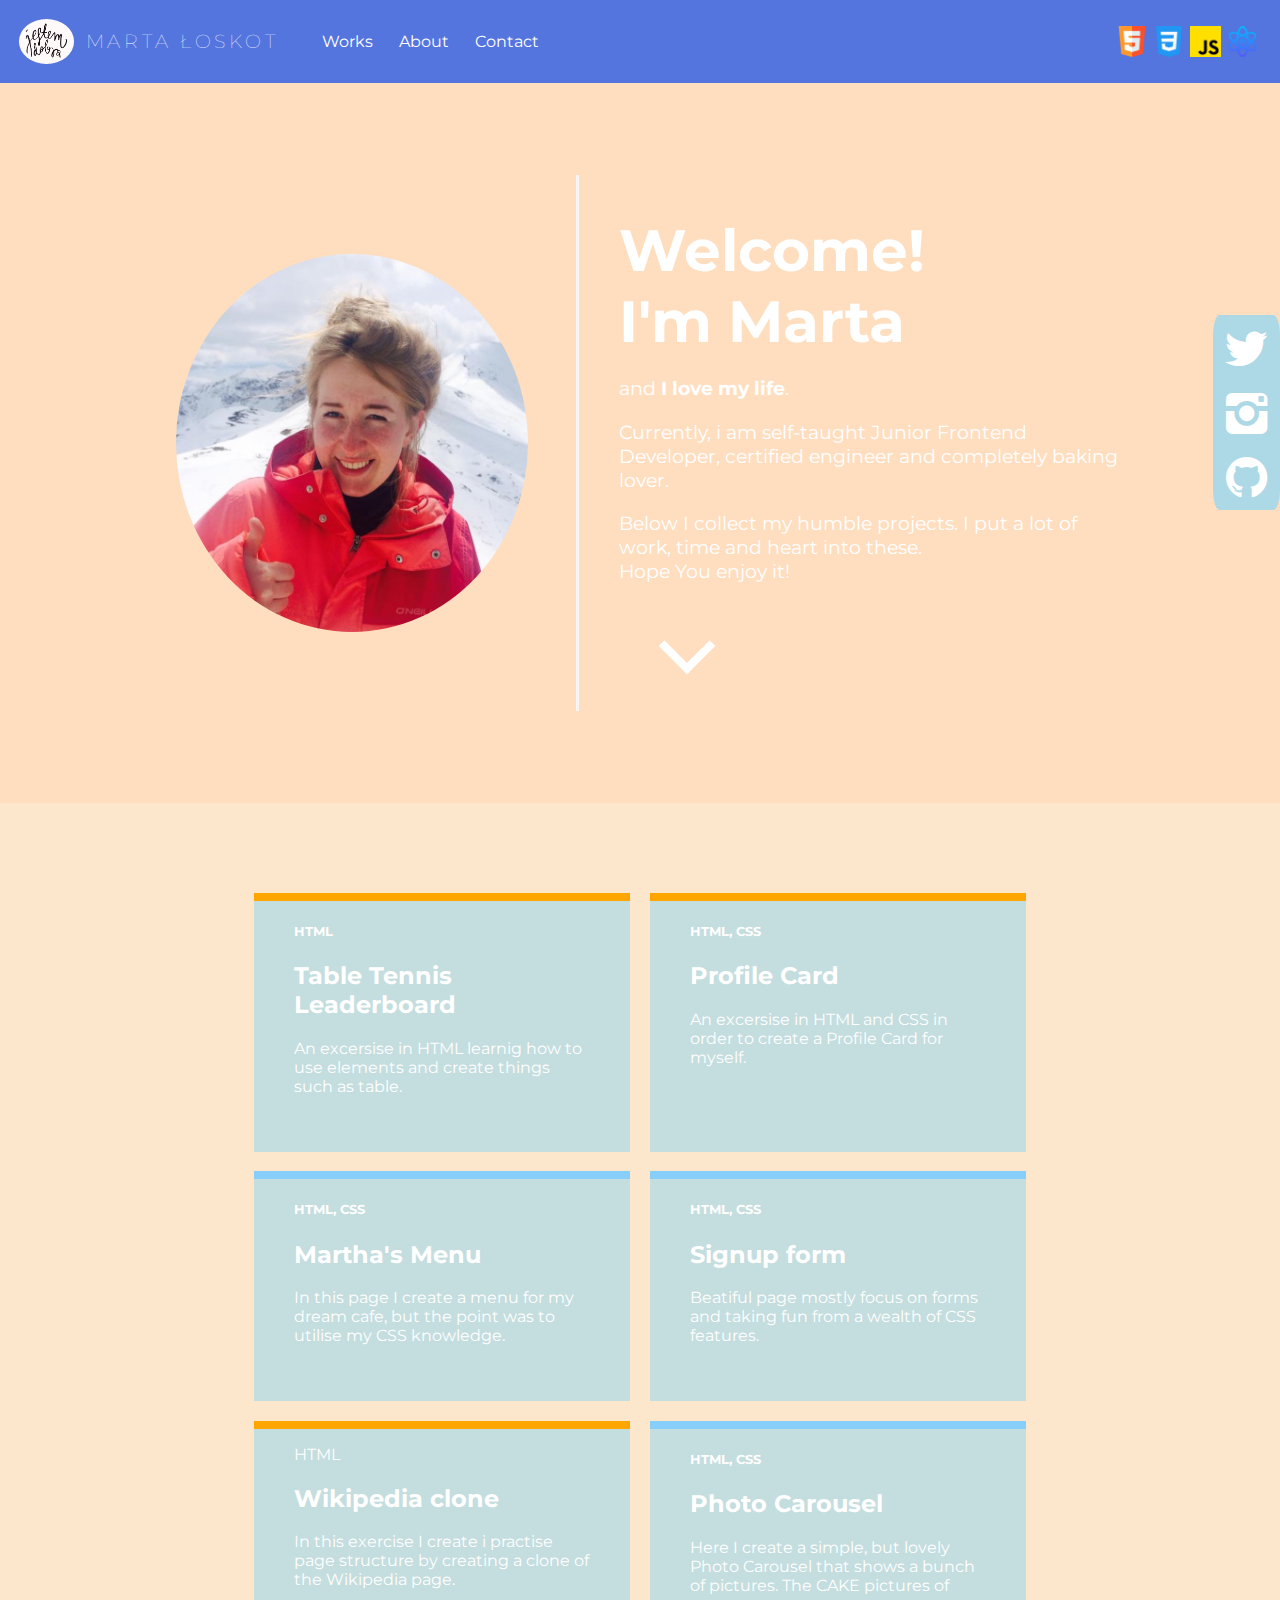
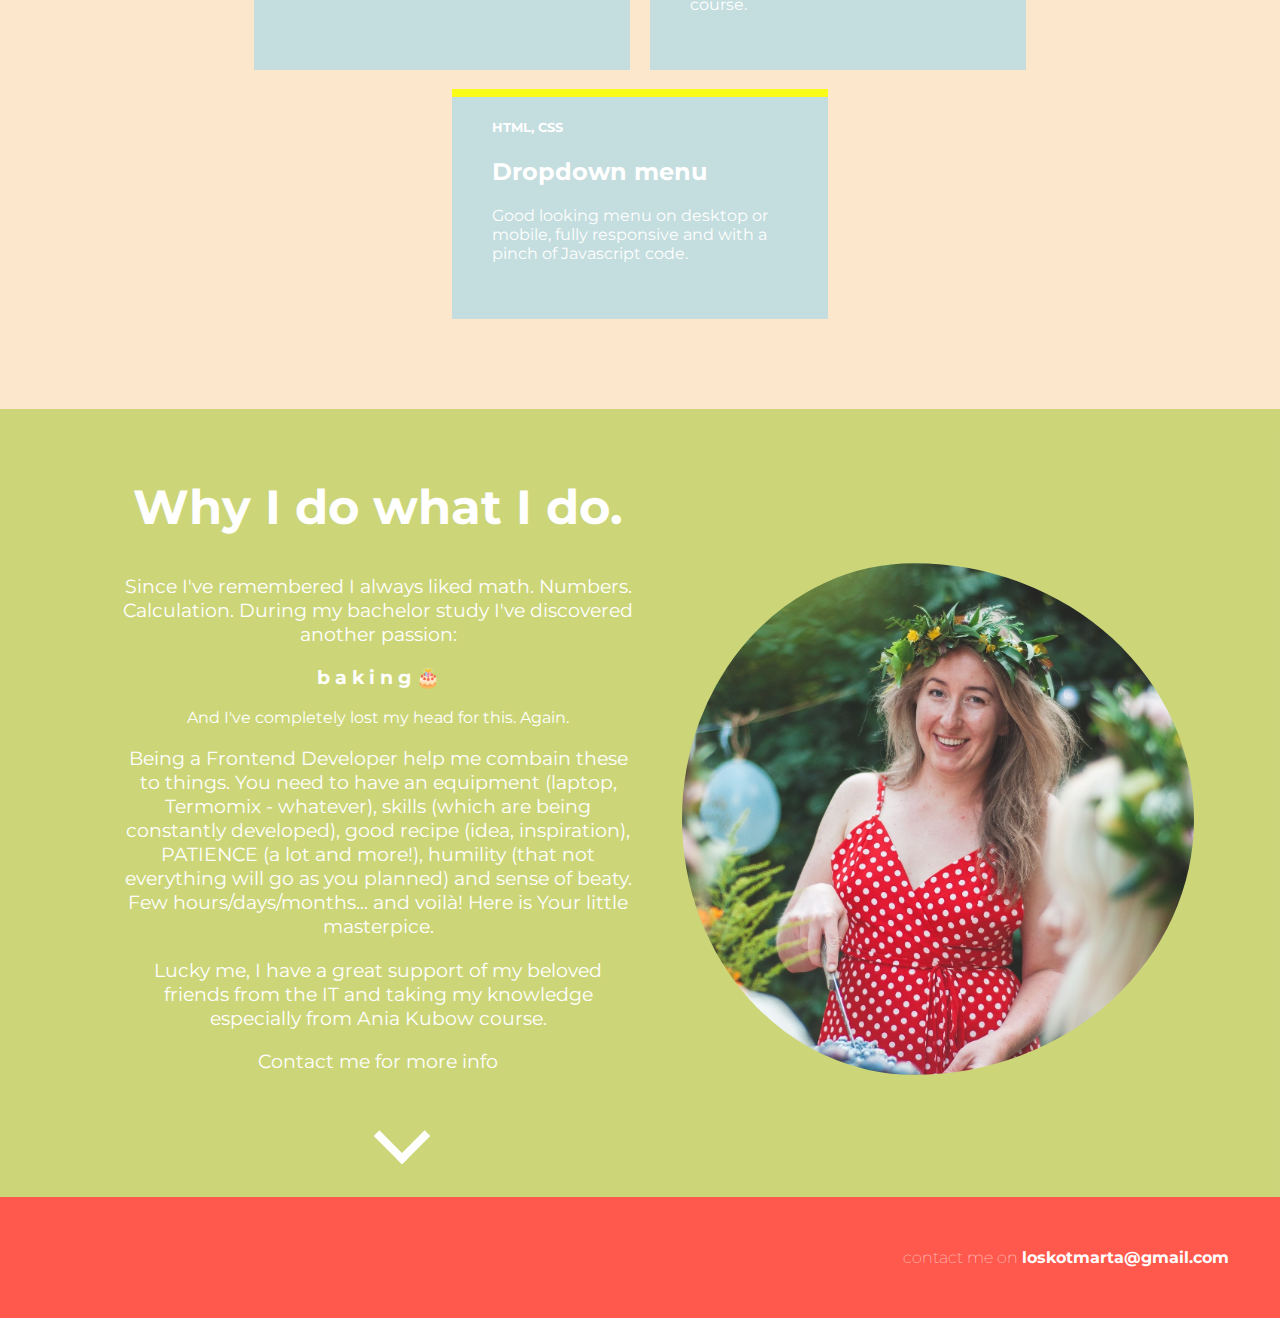
==== commit 0a0fa8d4: "Made some changes" ====
--- a/index.html
+++ b/index.html
@@ -168,9 +168,6 @@
             <p>Lucky me, I have a great support of my beloved friends from the IT and taking my knowledge especially
                 from <a href="#">Ania Kubow course</a>. 
                 <br/>
-                On October 2023 I'm starting my studies at the
-                Silesian University of Technology in the field of - attention, attention please! - programming. So I
-                take it very seriously (job, not my study ;).
             </p>
             <p>Contact me for more info</p>
             <div class="bounce"><i class="arrow"></i></div>
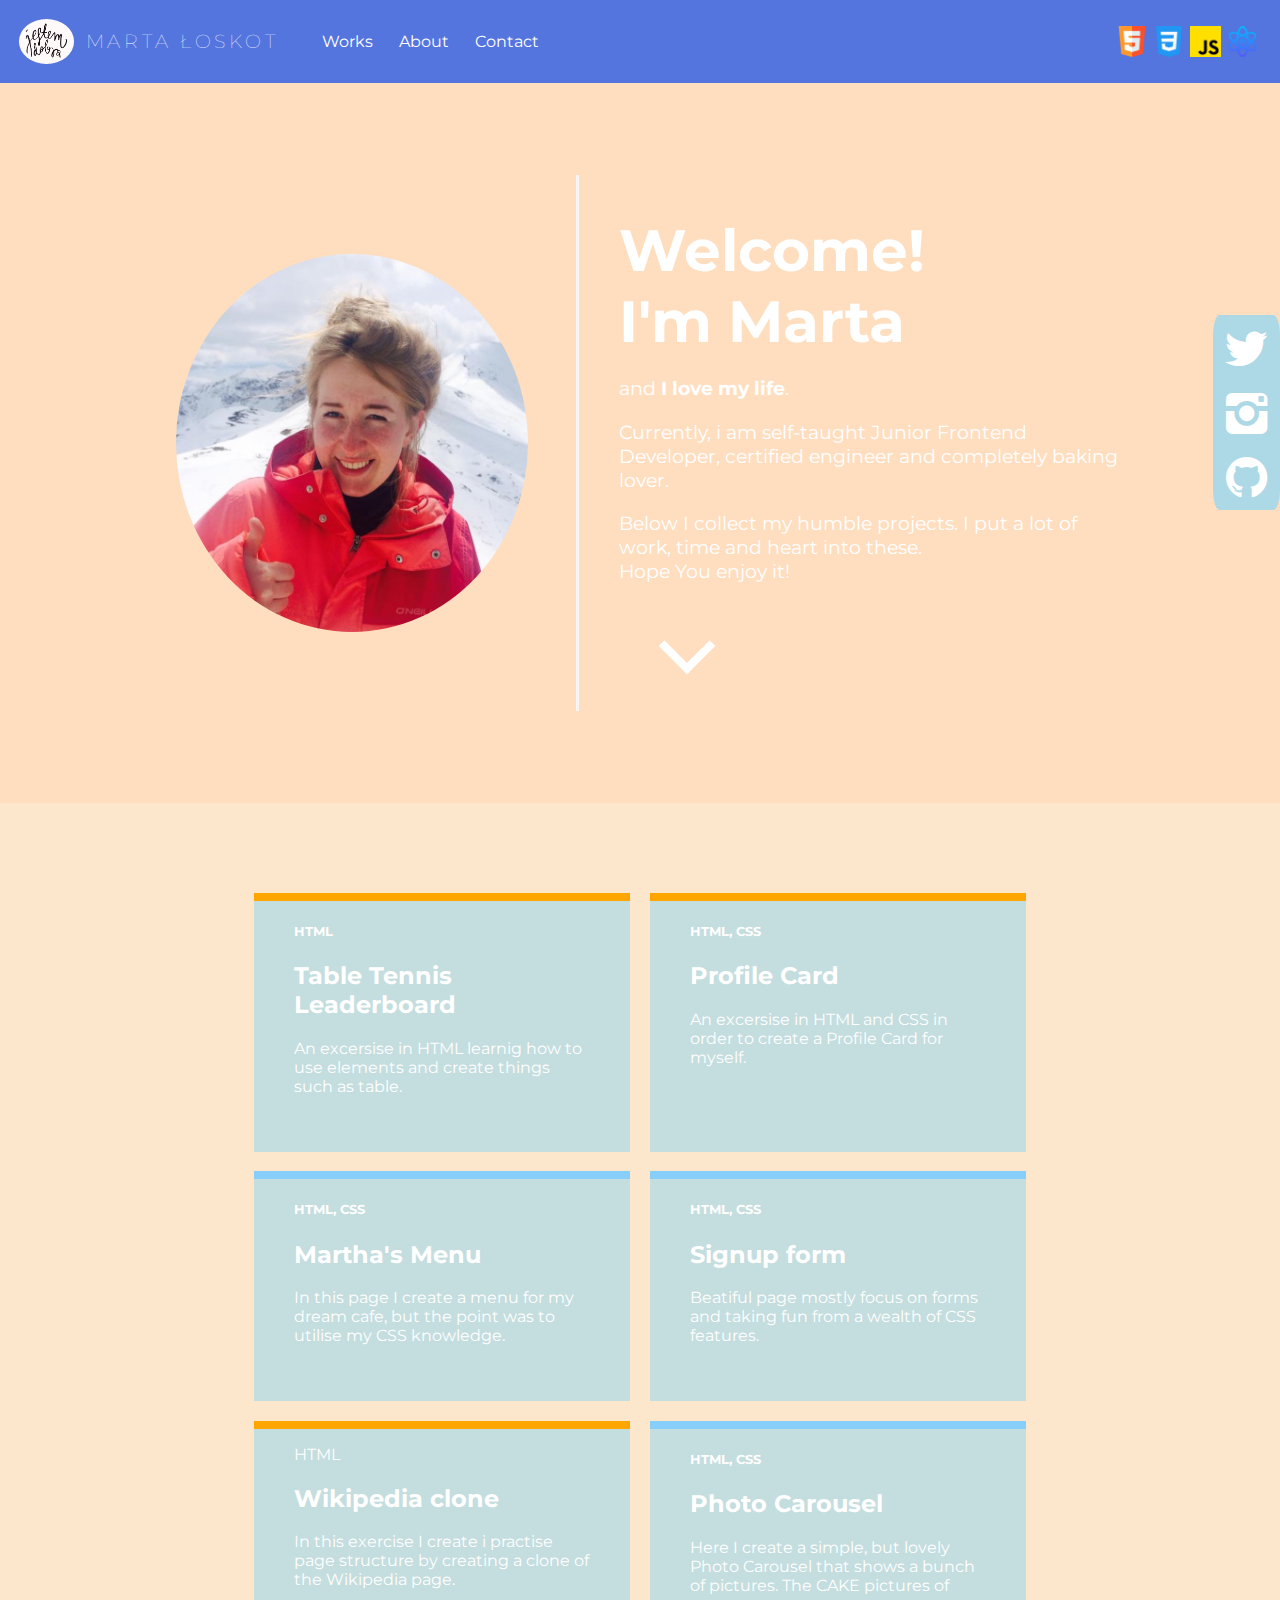
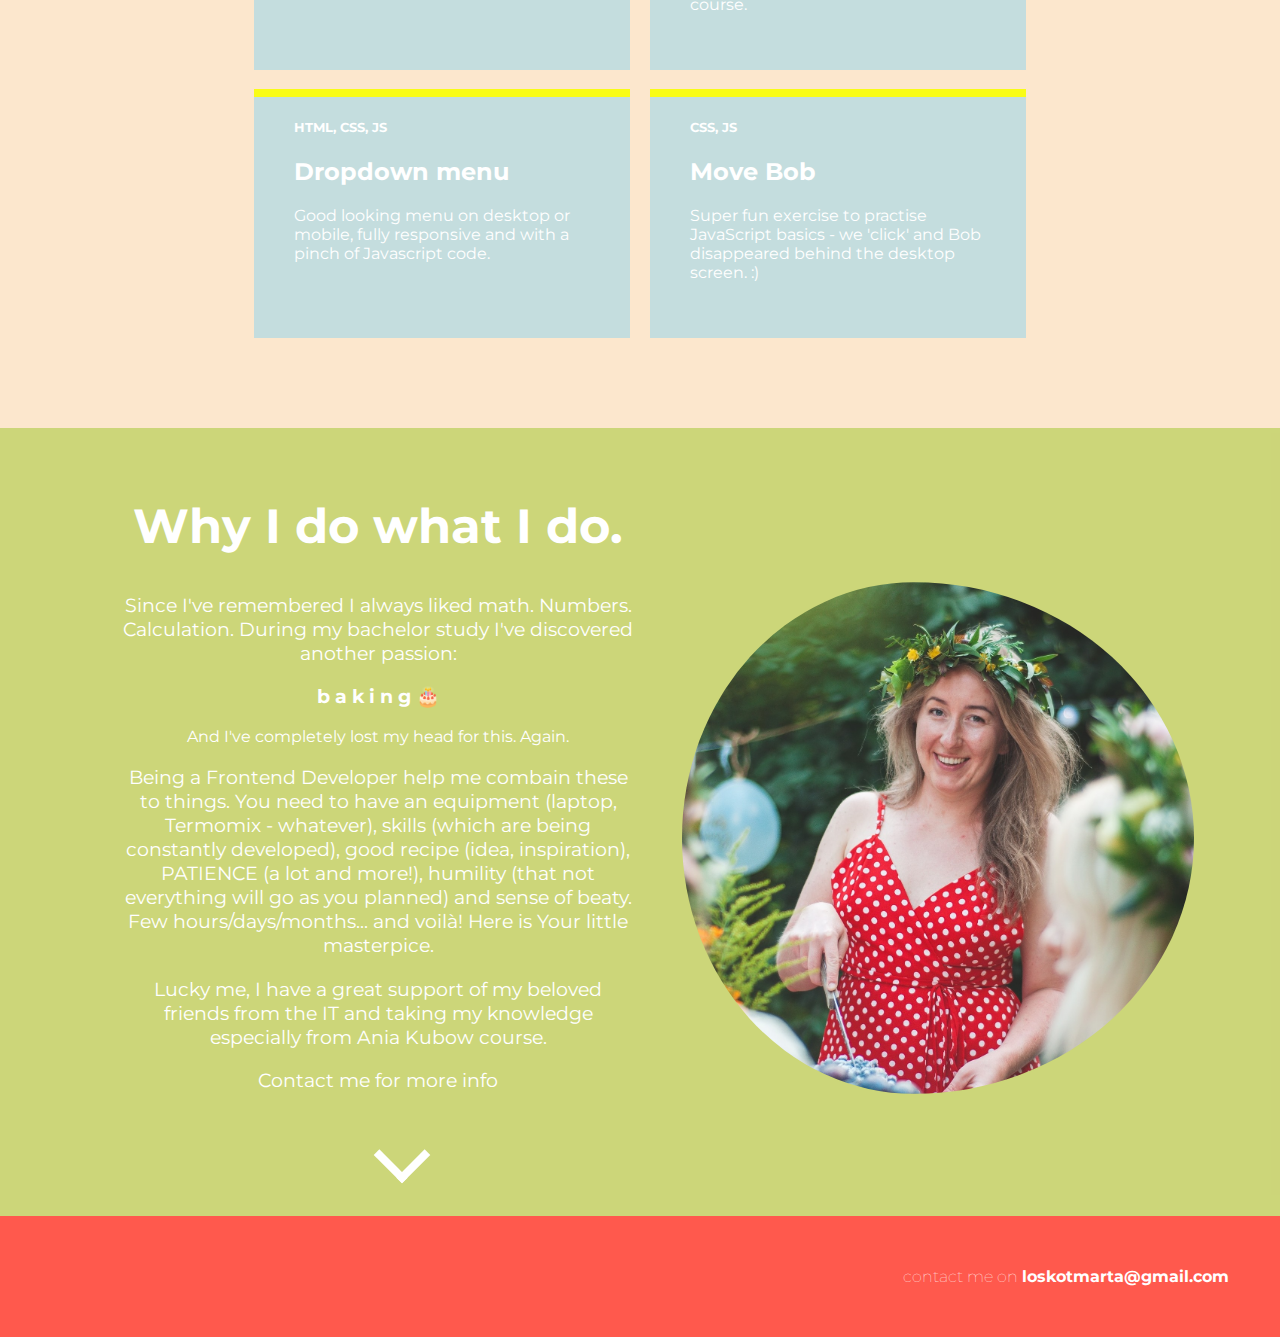
==== commit a6ee2a1e: "Add new project." ====
--- a/index.html
+++ b/index.html
@@ -146,9 +146,14 @@
                     of course.</p>
             </div>
             <div class="work-card js">
-                <h5>HTML, CSS</h5>
+                <h5>HTML, CSS, JS</h5>
                 <h2>Dropdown menu</h2>
                 <p>Good looking menu on desktop or mobile, fully responsive and with a pinch of Javascript code.</p>
+            </div>
+            <div class="work-card js">
+                <h5>CSS, JS</h5>
+                <h2>Move Bob</h2>
+                <p>Super fun exercise to practise JavaScript basics - we 'click' and Bob disappeared behind the desktop screen. :)</p>
             </div>
         </div>
     </section>
